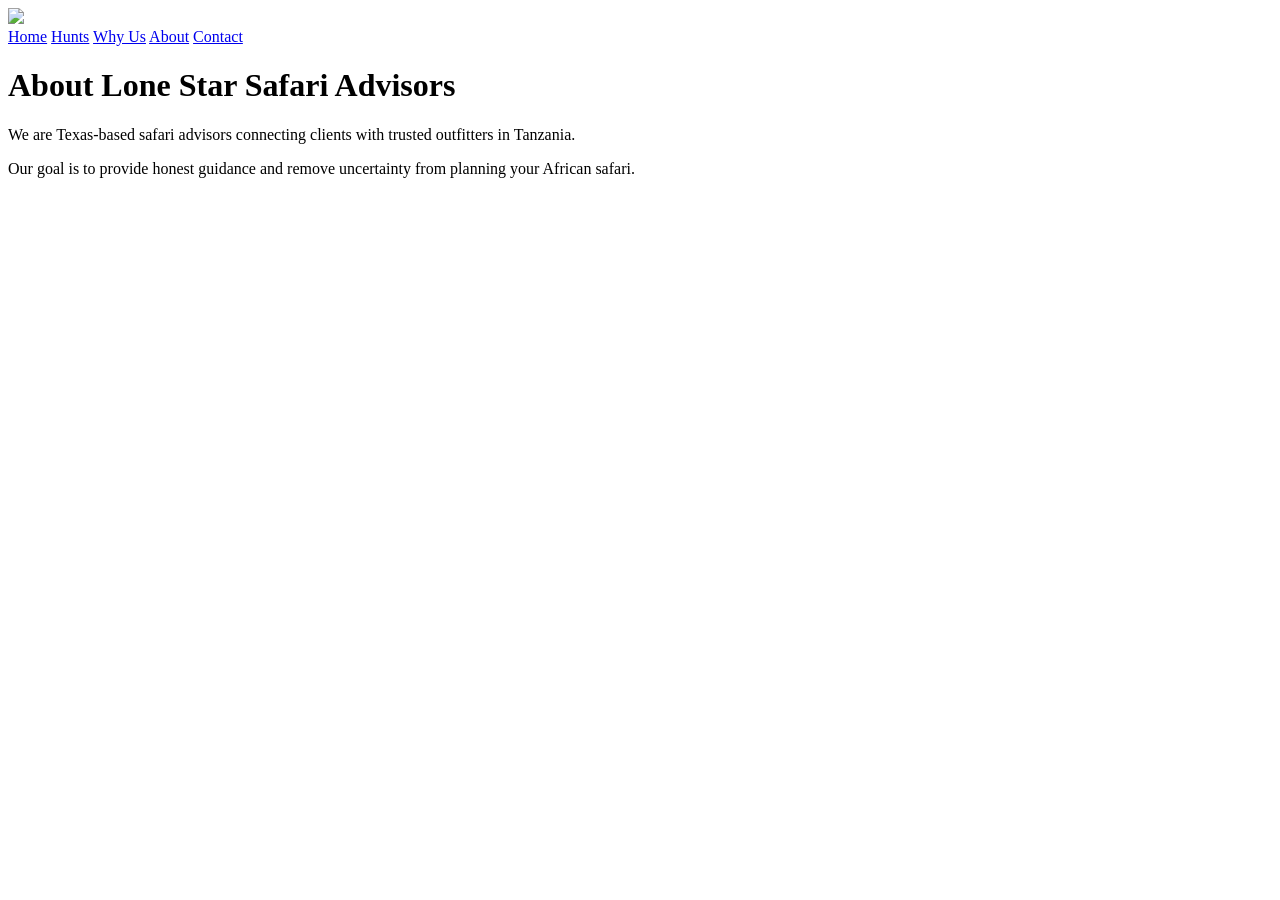
==== about.html @ a956d901 "Add files via upload" ====
<!DOCTYPE html>
<html>
<head>
  <title>About</title>
  <link rel="stylesheet" href="css/style.css">
</head>

<body>

<nav>
  <img src="assets/logo.jpg">
  <div>
    <a href="index.html">Home</a>
    <a href="hunts.html">Hunts</a>
    <a href="why.html">Why Us</a>
    <a href="about.html">About</a>
    <a href="contact.html">Contact</a>
  </div>
</nav>

<div class="container">
  <h1>About Lone Star Safari Advisors</h1>

  <p>
    We are Texas-based safari advisors connecting clients with trusted
    outfitters in Tanzania.
  </p>

  <p>
    Our goal is to provide honest guidance and remove uncertainty
    from planning your African safari.
  </p>
</div>

</body>
</html>
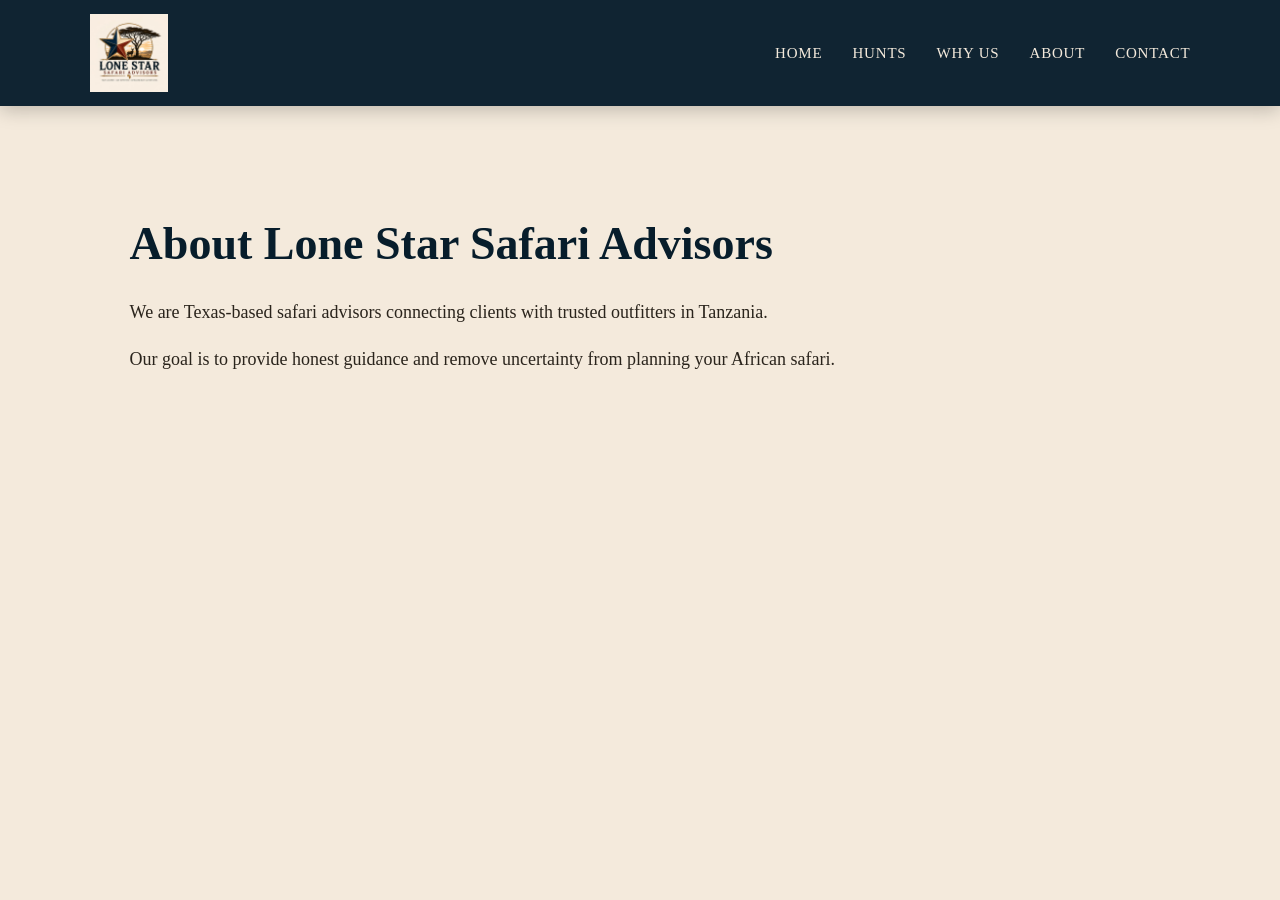
==== commit 5145ad6a: "Update about.html" ====
--- a/about.html
+++ b/about.html
@@ -3,6 +3,7 @@
 <head>
   <title>About</title>
   <link rel="stylesheet" href="css/style.css">
+  <link rel="icon" type="image/jpeg" href="assets/logo.jpg">
 </head>
 
 <body>
@@ -33,4 +34,4 @@
 </div>
 
 </body>
-</html>+</html>
--- a/css/style.css
+++ b/css/style.css
@@ -0,0 +1,252 @@
+* {
+  box-sizing: border-box;
+}
+
+body {
+  margin: 0;
+  font-family: Georgia, "Times New Roman", serif;
+  background: #f4eadc;
+  color: #2a241c;
+  line-height: 1.6;
+}
+
+/* NAVBAR */
+nav {
+  display: flex;
+  justify-content: space-between;
+  align-items: center;
+  background: rgba(7, 29, 43, 0.96);
+  padding: 14px 7%;
+  position: sticky;
+  top: 0;
+  z-index: 100;
+  box-shadow: 0 4px 18px rgba(0,0,0,0.22);
+}
+
+nav img {
+  height: 78px;
+  width: auto;
+}
+
+nav a {
+  color: #f4eadc;
+  text-decoration: none;
+  margin-left: 26px;
+  font-size: 15px;
+  letter-spacing: 0.8px;
+  text-transform: uppercase;
+}
+
+nav a:hover {
+  color: #c69a45;
+}
+
+/* HERO */
+.hero {
+  background:
+    linear-gradient(rgba(10, 16, 10, 0.35), rgba(10, 16, 10, 0.75)),
+    url("../assets/hero.jpg") center/cover no-repeat;
+  min-height: 86vh;
+  display: flex;
+  align-items: center;
+  justify-content: center;
+  text-align: center;
+  color: #fff;
+  padding: 30px;
+}
+
+.hero-content {
+  max-width: 900px;
+  padding: 45px;
+  border: 1px solid rgba(198, 154, 69, 0.6);
+  background: rgba(7, 29, 43, 0.55);
+  backdrop-filter: blur(3px);
+}
+
+.hero h1 {
+  font-size: clamp(38px, 6vw, 72px);
+  line-height: 1.05;
+  margin: 0 0 22px;
+  font-weight: normal;
+}
+
+.hero p {
+  font-size: 21px;
+  max-width: 760px;
+  margin: 0 auto 28px;
+}
+
+/* BUTTONS */
+.btn {
+  padding: 14px 26px;
+  margin: 10px;
+  text-decoration: none;
+  display: inline-block;
+  border-radius: 2px;
+  font-family: Arial, sans-serif;
+  font-size: 14px;
+  letter-spacing: 1px;
+  text-transform: uppercase;
+  transition: 0.2s ease;
+}
+
+.primary {
+  background: #c69a45;
+  color: #071d2b;
+}
+
+.primary:hover {
+  background: #e0b764;
+}
+
+.secondary {
+  border: 1px solid #f4eadc;
+  color: #f4eadc;
+}
+
+.secondary:hover {
+  background: #f4eadc;
+  color: #071d2b;
+}
+
+/* CONTAINER */
+.container {
+  padding: 70px 7%;
+  max-width: 1200px;
+  margin: auto;
+}
+
+.container h1 {
+  font-size: 46px;
+  margin-bottom: 18px;
+  color: #071d2b;
+}
+
+.container h2 {
+  color: #1f2a1f;
+  margin-top: 34px;
+  font-size: 28px;
+}
+
+.container p,
+.container li {
+  font-size: 18px;
+}
+
+/* INTRO */
+.intro {
+  text-align: center;
+  max-width: 850px;
+}
+
+.intro h2 {
+  font-size: 40px;
+  color: #071d2b;
+}
+
+/* CARDS */
+.cards {
+  display: grid;
+  grid-template-columns: repeat(3, 1fr);
+  gap: 26px;
+  margin-top: 40px;
+}
+
+.card {
+  background: #fffaf0;
+  padding: 30px;
+  border: 1px solid #d8c89d;
+  box-shadow: 0 8px 24px rgba(0,0,0,0.08);
+}
+
+.card h2,
+.card h3 {
+  margin-top: 0;
+  color: #071d2b;
+}
+
+/* BAND SECTION */
+.band {
+  background: #071d2b;
+  color: #f4eadc;
+  padding: 70px 7%;
+  text-align: center;
+}
+
+.band h2 {
+  font-size: 38px;
+  font-weight: normal;
+  margin-top: 0;
+}
+
+.band p {
+  max-width: 780px;
+  margin: auto;
+  font-size: 19px;
+}
+
+/* CONTACT FORM */
+.contact-form {
+  max-width: 560px;
+  background: #fffaf0;
+  padding: 32px;
+  border: 1px solid #d8c89d;
+  box-shadow: 0 8px 24px rgba(0,0,0,0.08);
+}
+
+.contact-form input {
+  width: 100%;
+  padding: 14px;
+  margin-bottom: 16px;
+  border: 1px solid #b8aa8a;
+  border-radius: 2px;
+  font-size: 16px;
+  background: #fffdf7;
+}
+
+.contact-form button {
+  background: #071d2b;
+  color: #f4eadc;
+  padding: 14px 24px;
+  border: none;
+  border-radius: 2px;
+  font-size: 15px;
+  cursor: pointer;
+  text-transform: uppercase;
+  letter-spacing: 1px;
+}
+
+.contact-form button:hover {
+  background: #c69a45;
+  color: #071d2b;
+}
+
+/* FOOTER */
+footer {
+  background: #071d2b;
+  color: #c69a45;
+  text-align: center;
+  padding: 28px;
+  font-size: 14px;
+}
+
+/* MOBILE */
+@media (max-width: 850px) {
+  nav {
+    flex-direction: column;
+    gap: 14px;
+  }
+
+  nav a {
+    margin: 0 8px;
+    font-size: 13px;
+  }
+
+  .cards {
+    grid-template-columns: 1fr;
+  }
+
+  .hero-content {
+    padding: 28px;
+  }
+}
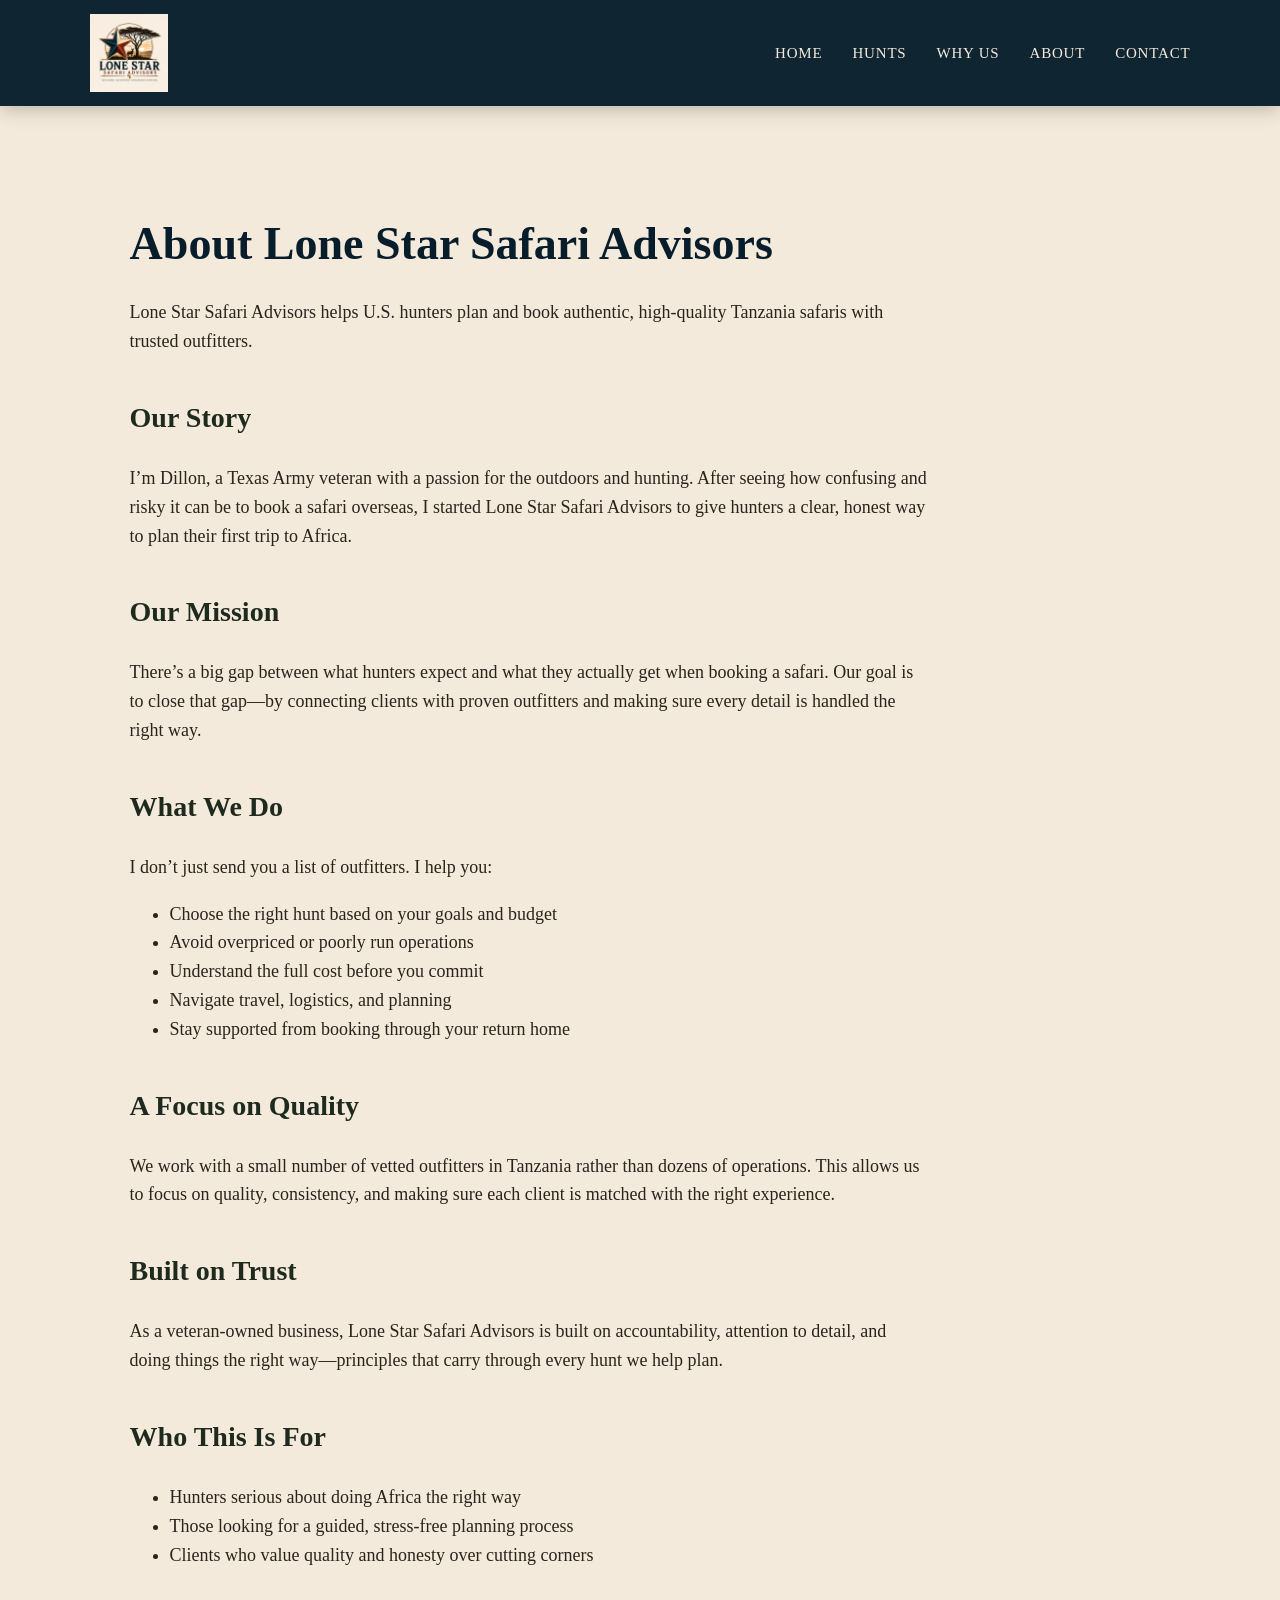
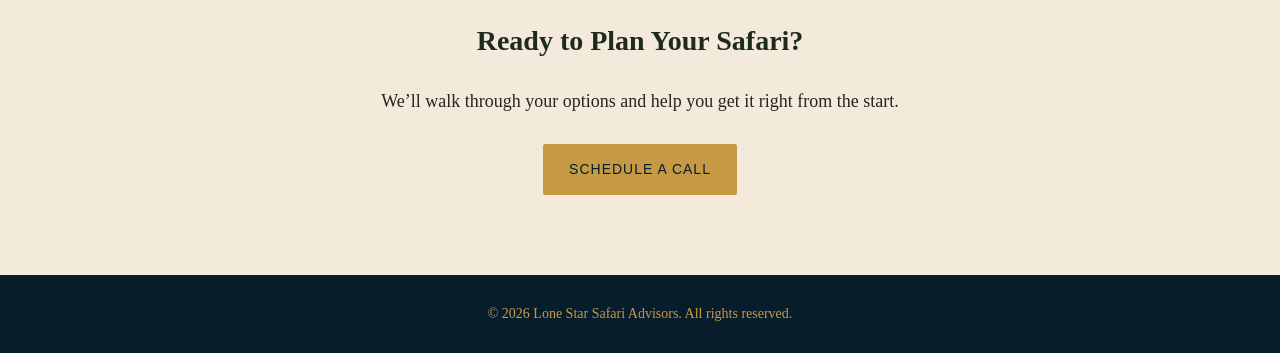
==== commit 19c65b3d: "about.html" ====
--- a/about.html
+++ b/about.html
@@ -9,7 +9,7 @@
 <body>
 
 <nav>
-  <img src="assets/logo.jpg">
+  <img src="assets/logo.jpg" alt="Lone Star Safari Advisors Logo">
   <div>
     <a href="index.html">Home</a>
     <a href="hunts.html">Hunts</a>
@@ -22,16 +22,66 @@
 <div class="container">
   <h1>About Lone Star Safari Advisors</h1>
 
-  <p>
-    We are Texas-based safari advisors connecting clients with trusted
-    outfitters in Tanzania.
+  <!-- INTRO -->
+  <p style="max-width: 800px;">
+    Lone Star Safari Advisors helps U.S. hunters plan and book authentic, high-quality Tanzania safaris with trusted outfitters.
   </p>
 
-  <p>
-    Our goal is to provide honest guidance and remove uncertainty
-    from planning your African safari.
+  <!-- STORY -->
+  <h2 style="margin-top: 40px;">Our Story</h2>
+  <p style="max-width: 800px;">
+    I’m Dillon, a Texas Army veteran with a passion for the outdoors and hunting. After seeing how confusing and risky it can be to book a safari overseas, I started Lone Star Safari Advisors to give hunters a clear, honest way to plan their first trip to Africa.
   </p>
+
+  <!-- MISSION -->
+  <h2 style="margin-top: 40px;">Our Mission</h2>
+  <p style="max-width: 800px;">
+    There’s a big gap between what hunters expect and what they actually get when booking a safari. Our goal is to close that gap—by connecting clients with proven outfitters and making sure every detail is handled the right way.
+  </p>
+
+  <!-- WHAT WE DO -->
+  <h2 style="margin-top: 40px;">What We Do</h2>
+  <p>I don’t just send you a list of outfitters. I help you:</p>
+  <ul>
+    <li>Choose the right hunt based on your goals and budget</li>
+    <li>Avoid overpriced or poorly run operations</li>
+    <li>Understand the full cost before you commit</li>
+    <li>Navigate travel, logistics, and planning</li>
+    <li>Stay supported from booking through your return home</li>
+  </ul>
+
+  <!-- DIFFERENCE -->
+  <h2 style="margin-top: 40px;">A Focus on Quality</h2>
+  <p style="max-width: 800px;">
+    We work with a small number of vetted outfitters in Tanzania rather than dozens of operations. This allows us to focus on quality, consistency, and making sure each client is matched with the right experience.
+  </p>
+
+  <!-- TRUST -->
+  <h2 style="margin-top: 40px;">Built on Trust</h2>
+  <p style="max-width: 800px;">
+    As a veteran-owned business, Lone Star Safari Advisors is built on accountability, attention to detail, and doing things the right way—principles that carry through every hunt we help plan.
+  </p>
+
+  <!-- WHO IT'S FOR -->
+  <h2 style="margin-top: 40px;">Who This Is For</h2>
+  <ul>
+    <li>Hunters serious about doing Africa the right way</li>
+    <li>Those looking for a guided, stress-free planning process</li>
+    <li>Clients who value quality and honesty over cutting corners</li>
+  </ul>
+
+  <!-- CTA -->
+  <div style="margin-top: 50px; text-align: center;">
+    <h2>Ready to Plan Your Safari?</h2>
+    <p>We’ll walk through your options and help you get it right from the start.</p>
+    <a href="contact.html" class="btn primary">Schedule a Call</a>
+  </div>
+
 </div>
+
+<footer>
+  © 2026 Lone Star Safari Advisors. All rights reserved.
+</footer>
 
 </body>
 </html>
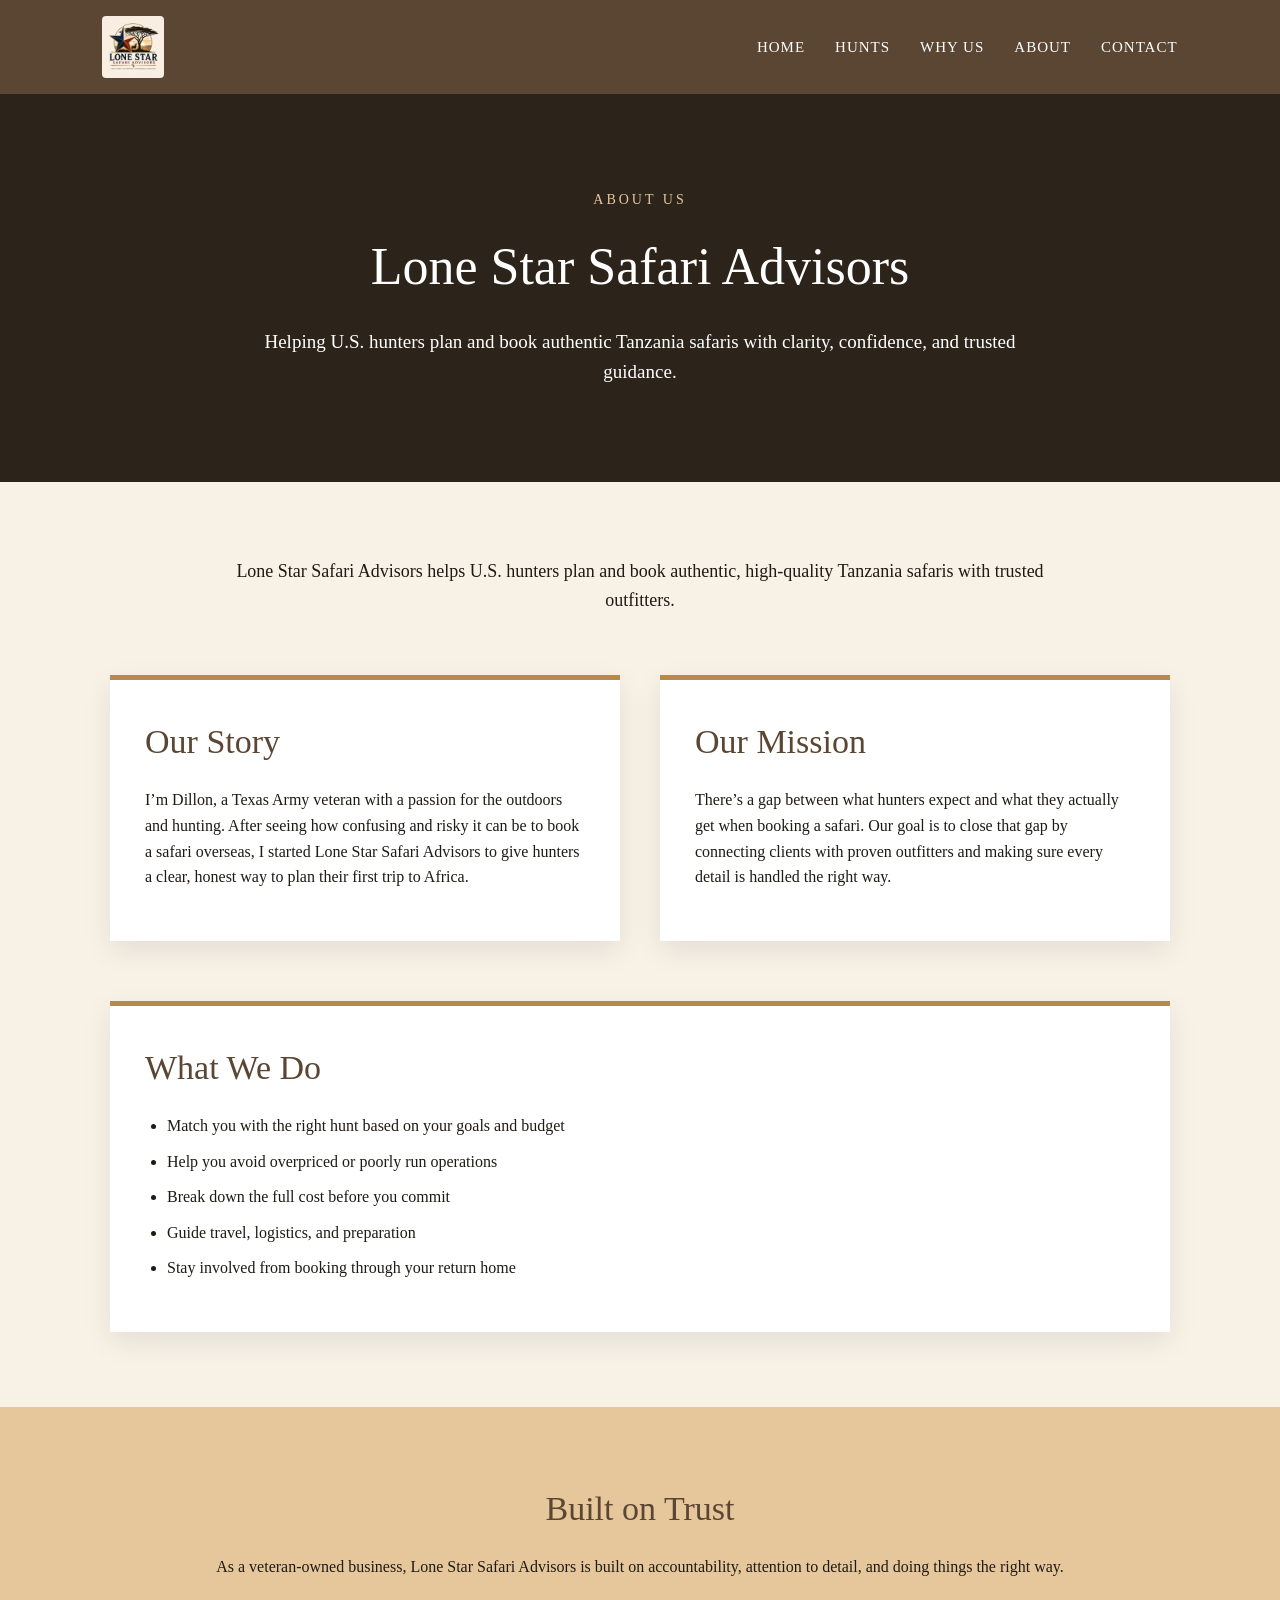
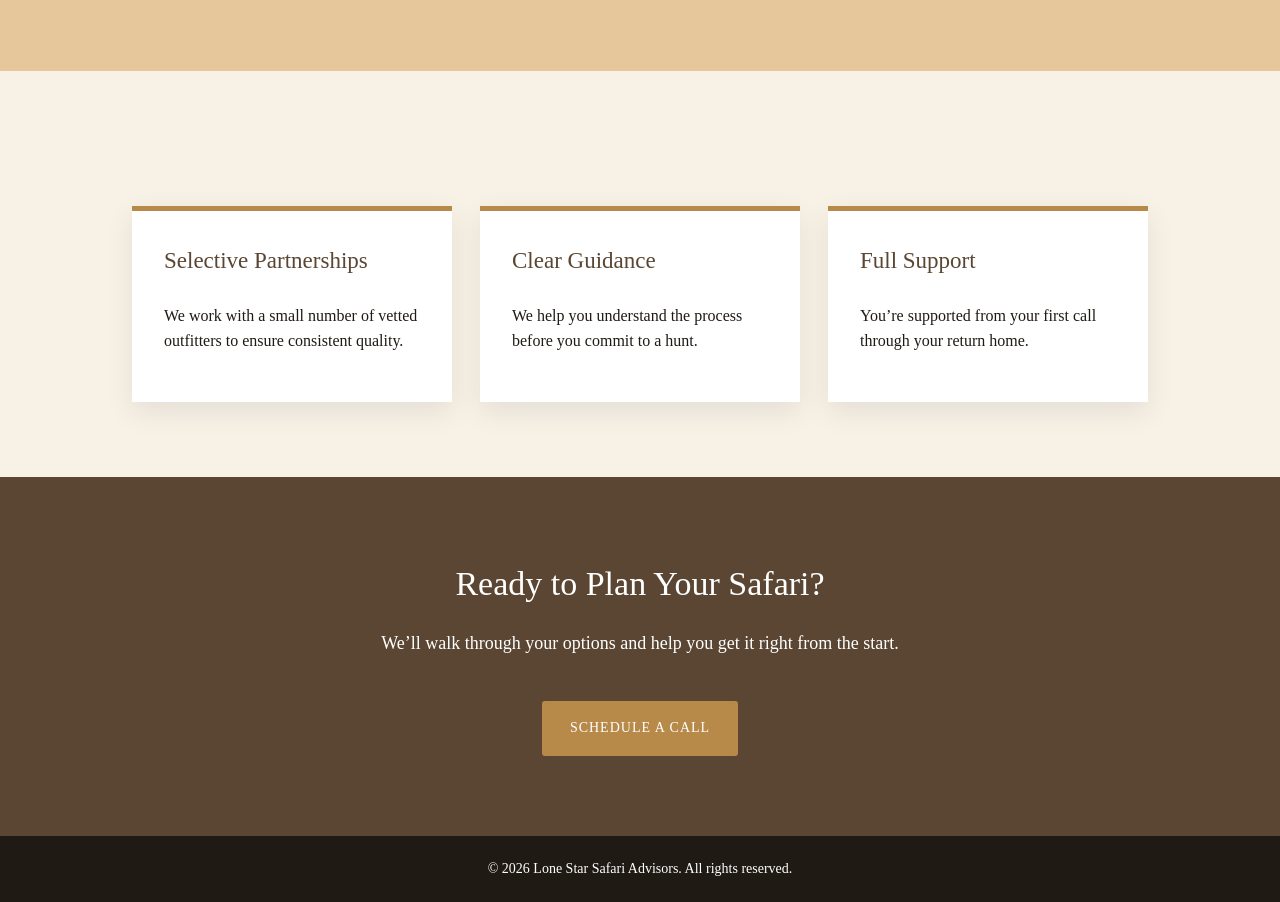
==== commit c9d74d94: "about.html" ====
--- a/about.html
+++ b/about.html
@@ -1,15 +1,223 @@
 <!DOCTYPE html>
-<html>
+<html lang="en">
 <head>
-  <title>About</title>
-  <link rel="stylesheet" href="css/style.css">
+  <meta charset="UTF-8">
+  <meta name="viewport" content="width=device-width, initial-scale=1.0">
+  <title>About | Lone Star Safari Advisors</title>
   <link rel="icon" type="image/jpeg" href="assets/logo.jpg">
+
+  <style>
+    :root {
+      --brown: #5A4632;
+      --gold: #B88A4A;
+      --tan: #E6C79C;
+      --cream: #F7F1E6;
+      --dark: #1F1A14;
+      --white: #ffffff;
+    }
+
+    * { box-sizing: border-box; }
+
+    body {
+      margin: 0;
+      font-family: Georgia, "Times New Roman", serif;
+      background: var(--cream);
+      color: var(--dark);
+      line-height: 1.6;
+    }
+
+    nav {
+      background: var(--brown);
+      padding: 16px 8%;
+      display: flex;
+      align-items: center;
+      justify-content: space-between;
+      box-shadow: 0 4px 18px rgba(0,0,0,0.18);
+    }
+
+    nav img {
+      height: 62px;
+      border-radius: 4px;
+    }
+
+    nav a {
+      color: var(--white);
+      text-decoration: none;
+      margin-left: 26px;
+      font-size: 15px;
+      letter-spacing: 1px;
+      text-transform: uppercase;
+    }
+
+    nav a:hover { color: var(--tan); }
+
+    .page-hero {
+      background: linear-gradient(rgba(31,26,20,0.78), rgba(31,26,20,0.78)), var(--brown);
+      color: var(--white);
+      text-align: center;
+      padding: 95px 20px;
+    }
+
+    .eyebrow {
+      color: var(--tan);
+      text-transform: uppercase;
+      letter-spacing: 3px;
+      font-size: 14px;
+      margin-bottom: 14px;
+    }
+
+    h1 {
+      font-size: 52px;
+      margin: 0 0 18px;
+      font-weight: normal;
+    }
+
+    h2 {
+      font-size: 34px;
+      font-weight: normal;
+      margin: 0 0 18px;
+      color: var(--brown);
+    }
+
+    h3 {
+      font-size: 23px;
+      font-weight: normal;
+      color: var(--brown);
+      margin-top: 0;
+    }
+
+    .page-hero p {
+      max-width: 780px;
+      margin: auto;
+      font-size: 19px;
+    }
+
+    .container {
+      max-width: 1100px;
+      margin: auto;
+      padding: 75px 20px;
+    }
+
+    .intro {
+      text-align: center;
+      max-width: 850px;
+      margin: auto;
+      font-size: 18px;
+    }
+
+    .split {
+      display: grid;
+      grid-template-columns: 1fr 1fr;
+      gap: 40px;
+      margin-top: 60px;
+    }
+
+    .panel {
+      background: var(--white);
+      padding: 35px;
+      border-top: 5px solid var(--gold);
+      box-shadow: 0 10px 28px rgba(0,0,0,0.08);
+    }
+
+    ul {
+      padding-left: 22px;
+    }
+
+    li {
+      margin-bottom: 10px;
+    }
+
+    .tan-band {
+      background: var(--tan);
+      padding: 75px 20px;
+      text-align: center;
+    }
+
+    .tan-band div {
+      max-width: 850px;
+      margin: auto;
+    }
+
+    .feature-row {
+      display: flex;
+      flex-wrap: wrap;
+      justify-content: center;
+      gap: 28px;
+      margin-top: 60px;
+    }
+
+    .feature-card {
+      background: var(--white);
+      width: 320px;
+      padding: 32px;
+      border-top: 5px solid var(--gold);
+      box-shadow: 0 10px 28px rgba(0,0,0,0.08);
+    }
+
+    .cta {
+      background: var(--brown);
+      color: var(--white);
+      text-align: center;
+      padding: 80px 20px;
+    }
+
+    .cta h2 { color: var(--white); }
+
+    .cta p {
+      max-width: 700px;
+      margin: 0 auto 25px;
+      font-size: 18px;
+    }
+
+    .btn {
+      display: inline-block;
+      padding: 14px 26px;
+      text-decoration: none;
+      border-radius: 3px;
+      font-size: 14px;
+      letter-spacing: 1px;
+      text-transform: uppercase;
+      margin-top: 18px;
+    }
+
+    .btn-primary {
+      background: var(--gold);
+      color: var(--white);
+      border: 2px solid var(--gold);
+    }
+
+    footer {
+      background: var(--dark);
+      color: var(--white);
+      text-align: center;
+      padding: 22px;
+      font-size: 14px;
+    }
+
+    @media (max-width: 768px) {
+      nav {
+        flex-direction: column;
+        gap: 15px;
+      }
+
+      nav a {
+        margin: 0 8px;
+        font-size: 13px;
+      }
+
+      h1 { font-size: 38px; }
+
+      .split {
+        grid-template-columns: 1fr;
+      }
+    }
+  </style>
 </head>
 
 <body>
 
 <nav>
-  <img src="assets/logo.jpg" alt="Lone Star Safari Advisors Logo">
+  <img src="assets/logo.jpg" alt="Logo">
   <div>
     <a href="index.html">Home</a>
     <a href="hunts.html">Hunts</a>
@@ -19,65 +227,80 @@
   </div>
 </nav>
 
-<div class="container">
-  <h1>About Lone Star Safari Advisors</h1>
-
-  <!-- INTRO -->
-  <p style="max-width: 800px;">
+<section class="page-hero">
+  <div class="eyebrow">About Us</div>
+  <h1>Lone Star Safari Advisors</h1>
+  <p>
+    Helping U.S. hunters plan and book authentic Tanzania safaris with clarity, confidence, and trusted guidance.
+  </p>
+</section>
+
+<section class="container">
+  <p class="intro">
     Lone Star Safari Advisors helps U.S. hunters plan and book authentic, high-quality Tanzania safaris with trusted outfitters.
   </p>
 
-  <!-- STORY -->
-  <h2 style="margin-top: 40px;">Our Story</h2>
-  <p style="max-width: 800px;">
-    I’m Dillon, a Texas Army veteran with a passion for the outdoors and hunting. After seeing how confusing and risky it can be to book a safari overseas, I started Lone Star Safari Advisors to give hunters a clear, honest way to plan their first trip to Africa.
-  </p>
-
-  <!-- MISSION -->
-  <h2 style="margin-top: 40px;">Our Mission</h2>
-  <p style="max-width: 800px;">
-    There’s a big gap between what hunters expect and what they actually get when booking a safari. Our goal is to close that gap—by connecting clients with proven outfitters and making sure every detail is handled the right way.
-  </p>
-
-  <!-- WHAT WE DO -->
-  <h2 style="margin-top: 40px;">What We Do</h2>
-  <p>I don’t just send you a list of outfitters. I help you:</p>
-  <ul>
-    <li>Choose the right hunt based on your goals and budget</li>
-    <li>Avoid overpriced or poorly run operations</li>
-    <li>Understand the full cost before you commit</li>
-    <li>Navigate travel, logistics, and planning</li>
-    <li>Stay supported from booking through your return home</li>
-  </ul>
-
-  <!-- DIFFERENCE -->
-  <h2 style="margin-top: 40px;">A Focus on Quality</h2>
-  <p style="max-width: 800px;">
-    We work with a small number of vetted outfitters in Tanzania rather than dozens of operations. This allows us to focus on quality, consistency, and making sure each client is matched with the right experience.
-  </p>
-
-  <!-- TRUST -->
-  <h2 style="margin-top: 40px;">Built on Trust</h2>
-  <p style="max-width: 800px;">
-    As a veteran-owned business, Lone Star Safari Advisors is built on accountability, attention to detail, and doing things the right way—principles that carry through every hunt we help plan.
-  </p>
-
-  <!-- WHO IT'S FOR -->
-  <h2 style="margin-top: 40px;">Who This Is For</h2>
-  <ul>
-    <li>Hunters serious about doing Africa the right way</li>
-    <li>Those looking for a guided, stress-free planning process</li>
-    <li>Clients who value quality and honesty over cutting corners</li>
-  </ul>
-
-  <!-- CTA -->
-  <div style="margin-top: 50px; text-align: center;">
-    <h2>Ready to Plan Your Safari?</h2>
-    <p>We’ll walk through your options and help you get it right from the start.</p>
-    <a href="contact.html" class="btn primary">Schedule a Call</a>
-  </div>
-
-</div>
+  <div class="split">
+    <div class="panel">
+      <h2>Our Story</h2>
+      <p>
+        I’m Dillon, a Texas Army veteran with a passion for the outdoors and hunting. After seeing how confusing and risky it can be to book a safari overseas, I started Lone Star Safari Advisors to give hunters a clear, honest way to plan their first trip to Africa.
+      </p>
+    </div>
+
+    <div class="panel">
+      <h2>Our Mission</h2>
+      <p>
+        There’s a gap between what hunters expect and what they actually get when booking a safari. Our goal is to close that gap by connecting clients with proven outfitters and making sure every detail is handled the right way.
+      </p>
+    </div>
+  </div>
+
+  <div class="panel" style="margin-top:60px;">
+    <h2>What We Do</h2>
+    <ul>
+      <li>Match you with the right hunt based on your goals and budget</li>
+      <li>Help you avoid overpriced or poorly run operations</li>
+      <li>Break down the full cost before you commit</li>
+      <li>Guide travel, logistics, and preparation</li>
+      <li>Stay involved from booking through your return home</li>
+    </ul>
+  </div>
+</section>
+
+<section class="tan-band">
+  <div>
+    <h2>Built on Trust</h2>
+    <p>
+      As a veteran-owned business, Lone Star Safari Advisors is built on accountability, attention to detail, and doing things the right way.
+    </p>
+  </div>
+</section>
+
+<section class="container">
+  <div class="feature-row">
+    <div class="feature-card">
+      <h3>Selective Partnerships</h3>
+      <p>We work with a small number of vetted outfitters to ensure consistent quality.</p>
+    </div>
+
+    <div class="feature-card">
+      <h3>Clear Guidance</h3>
+      <p>We help you understand the process before you commit to a hunt.</p>
+    </div>
+
+    <div class="feature-card">
+      <h3>Full Support</h3>
+      <p>You’re supported from your first call through your return home.</p>
+    </div>
+  </div>
+</section>
+
+<section class="cta">
+  <h2>Ready to Plan Your Safari?</h2>
+  <p>We’ll walk through your options and help you get it right from the start.</p>
+  <a href="contact.html" class="btn btn-primary">Schedule a Call</a>
+</section>
 
 <footer>
   © 2026 Lone Star Safari Advisors. All rights reserved.
